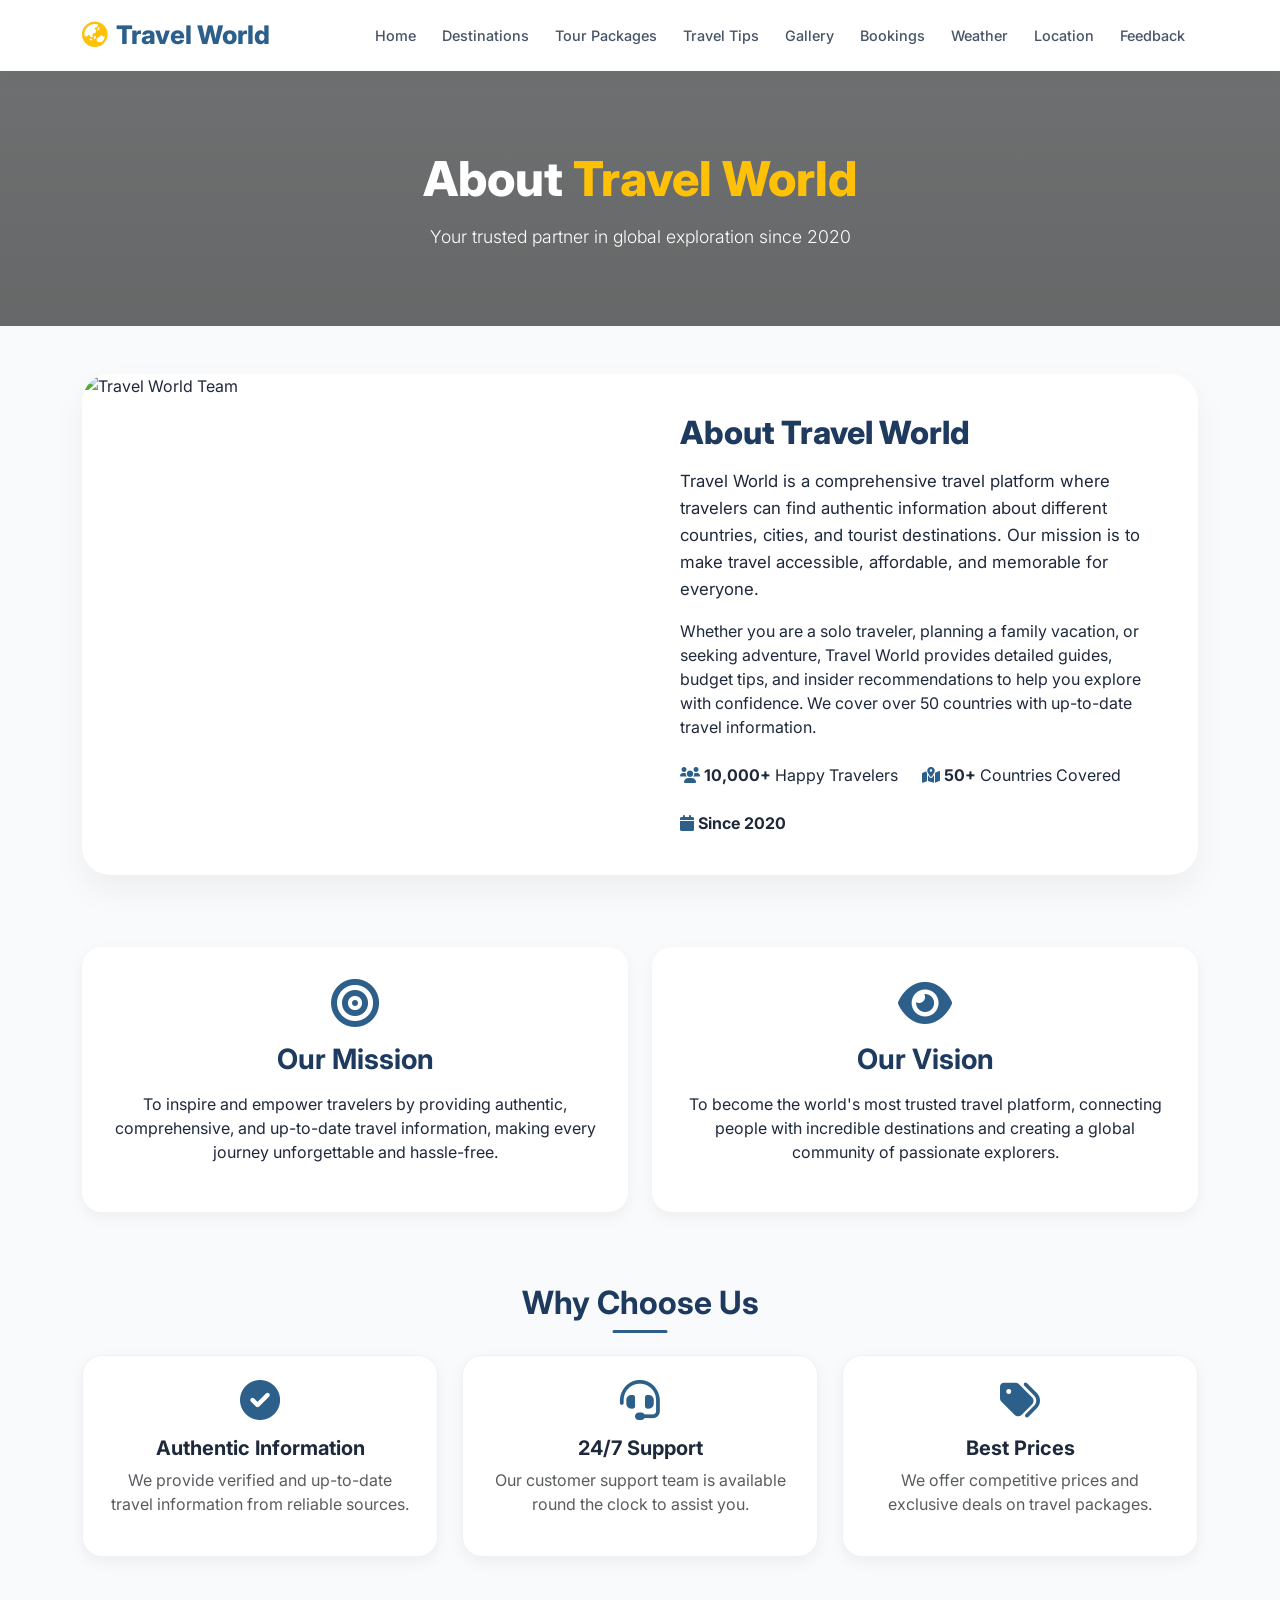
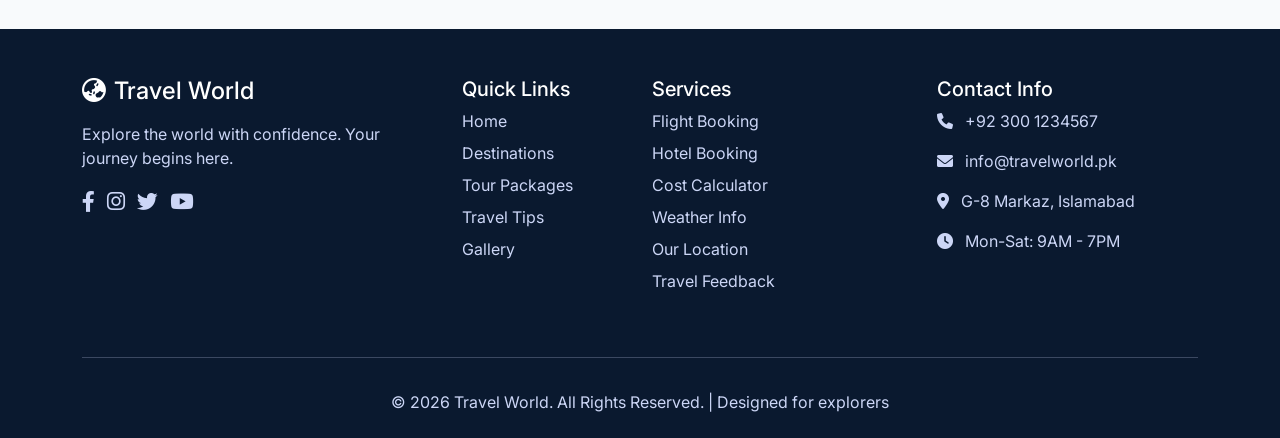
==== index.html @ 138f89c6 "website done" ====
<!DOCTYPE html>
<html lang="en">
<head>
  <meta charset="UTF-8">
  <meta name="viewport" content="width=device-width, initial-scale=1.0">
  <title>Travel World | About Us</title>
  <link rel="icon" type="image/png" href="data:image/svg+xml,%3Csvg xmlns='http://www.w3.org/2000/svg' viewBox='0 0 100 100'%3E%3Ccircle cx='50' cy='50' r='45' fill='%232c5f8a'/%3E%3Cpath fill='%23ffc107' d='M50 20 L65 40 L55 40 L55 65 L45 65 L45 40 L35 40 Z'/%3E%3Ccircle cx='50' cy='70' r='8' fill='%23ffc107'/%3E%3C/svg%3E">
  <link href="https://cdn.jsdelivr.net/npm/bootstrap@5.3.0-alpha1/dist/css/bootstrap.min.css" rel="stylesheet">
  <link rel="stylesheet" href="https://cdnjs.cloudflare.com/ajax/libs/font-awesome/6.0.0-beta3/css/all.min.css">
  <link href="https://fonts.googleapis.com/css2?family=Inter:wght@300;400;500;600;700;800&display=swap" rel="stylesheet">
  <link rel="stylesheet" href="style.css">
</head>
<body>

<nav class="navbar navbar-expand-lg fixed-top">
  <div class="container">
    <a class="navbar-brand" href="index.html"><i class="fas fa-globe-asia me-2"></i>Travel World</a>
    <button class="navbar-toggler" type="button" data-bs-toggle="collapse" data-bs-target="#navbarNav">
      <span class="navbar-toggler-icon"></span>
    </button>
    <div class="collapse navbar-collapse" id="navbarNav">
      <ul class="navbar-nav ms-auto">
        <li class="nav-item"><a class="nav-link" href="index.html">Home</a></li>
        <li class="nav-item"><a class="nav-link" href="destinations.html">Destinations</a></li>
        <li class="nav-item"><a class="nav-link" href="packages.html">Tour Packages</a></li>
        <li class="nav-item"><a class="nav-link" href="tips.html">Travel Tips</a></li>
        <li class="nav-item"><a class="nav-link" href="gallery.html">Gallery</a></li>
        <li class="nav-item"><a class="nav-link" href="bookings.html">Bookings</a></li>
        <li class="nav-item"><a class="nav-link" href="weather.html">Weather</a></li>
        <li class="nav-item"><a class="nav-link" href="location.html">Location</a></li>
        <li class="nav-item"><a class="nav-link" href="feedback.html">Feedback</a></li>
      </ul>
    </div>
  </div>
</nav>

<!-- Hero Section -->
<section class="hero" style="padding: 80px 0 60px;">
  <div class="container">
    <h1>About <span style="color:#ffc107;">Travel World</span></h1>
    <p class="lead mt-3">Your trusted partner in global exploration since 2020</p>
  </div>
</section>

<!-- About Us Section - Left Image Right Text (Same as Home Page) -->
<section class="container py-5">
  <div class="about-section">
    <div class="row g-0">
      <div class="col-lg-6 about-image">
        <img src="images/beautiful-shot-country-estate-with-swan-lake-surrounded-by-green-scenery.jpg" alt="Travel World Team">
      </div>
      <div class="col-lg-6 about-text">
        <h2 style="color:#1e3a5f; font-weight:800;">About Travel World</h2>
        <p class="mt-3" style="font-size:1.05rem; line-height:1.6;">Travel World is a comprehensive travel platform where travelers can find authentic information about different countries, cities, and tourist destinations. Our mission is to make travel accessible, affordable, and memorable for everyone.</p>
        <p>Whether you are a solo traveler, planning a family vacation, or seeking adventure, Travel World provides detailed guides, budget tips, and insider recommendations to help you explore with confidence. We cover over 50 countries with up-to-date travel information.</p>
        <div class="mt-4 d-flex gap-4 flex-wrap">
          <div><i class="fas fa-users" style="color:#2c5f8a;"></i> <strong>10,000+</strong> Happy Travelers</div>
          <div><i class="fas fa-map-marked-alt" style="color:#2c5f8a;"></i> <strong>50+</strong> Countries Covered</div>
          <div><i class="fas fa-calendar" style="color:#2c5f8a;"></i> <strong>Since 2020</strong></div>
        </div>
      </div>
    </div>
  </div>
</section>

<!-- Mission & Vision Section -->
<section class="container py-4">
  <div class="row g-4">
    <div class="col-md-6">
      <div class="mission-vision text-center h-100" style="background: white; border-radius: 20px; padding: 2rem; box-shadow: 0 5px 15px rgba(0,0,0,0.05);">
        <i class="fas fa-bullseye" style="font-size: 3rem; color: #2c5f8a; margin-bottom: 1rem;"></i>
        <h3 style="color:#1e3a5f; font-weight:700;">Our Mission</h3>
        <p class="mt-3">To inspire and empower travelers by providing authentic, comprehensive, and up-to-date travel information, making every journey unforgettable and hassle-free.</p>
      </div>
    </div>
    <div class="col-md-6">
      <div class="mission-vision text-center h-100" style="background: white; border-radius: 20px; padding: 2rem; box-shadow: 0 5px 15px rgba(0,0,0,0.05);">
        <i class="fas fa-eye" style="font-size: 3rem; color: #2c5f8a; margin-bottom: 1rem;"></i>
        <h3 style="color:#1e3a5f; font-weight:700;">Our Vision</h3>
        <p class="mt-3">To become the world's most trusted travel platform, connecting people with incredible destinations and creating a global community of passionate explorers.</p>
      </div>
    </div>
  </div>
</section>

<!-- Why Choose Us Section -->
<section class="container py-5">
  <h2 class="section-title">Why Choose Us</h2>
  <div class="row g-4">
    <div class="col-md-4">
      <div class="tip-card text-center">
        <i class="fas fa-check-circle" style="font-size: 2.5rem; color: #2c5f8a; margin-bottom: 1rem;"></i>
        <h5 class="fw-bold">Authentic Information</h5>
        <p class="text-muted">We provide verified and up-to-date travel information from reliable sources.</p>
      </div>
    </div>
    <div class="col-md-4">
      <div class="tip-card text-center">
        <i class="fas fa-headset" style="font-size: 2.5rem; color: #2c5f8a; margin-bottom: 1rem;"></i>
        <h5 class="fw-bold">24/7 Support</h5>
        <p class="text-muted">Our customer support team is available round the clock to assist you.</p>
      </div>
    </div>
    <div class="col-md-4">
      <div class="tip-card text-center">
        <i class="fas fa-tags" style="font-size: 2.5rem; color: #2c5f8a; margin-bottom: 1rem;"></i>
        <h5 class="fw-bold">Best Prices</h5>
        <p class="text-muted">We offer competitive prices and exclusive deals on travel packages.</p>
      </div>
    </div>
  </div>
</section>

<!-- Footer -->
<footer class="pt-5 pb-4 mt-4">
  <div class="container">
    <div class="row">
      <div class="col-lg-4 mb-4">
        <h4 class="text-white mb-3"><i class="fas fa-globe-asia me-2"></i>Travel World</h4>
        <p>Explore the world with confidence. Your journey begins here.</p>
        <div class="mt-3">
          <a href="#" class="social-icon me-2"><i class="fab fa-facebook-f"></i></a>
          <a href="#" class="social-icon me-2"><i class="fab fa-instagram"></i></a>
          <a href="#" class="social-icon me-2"><i class="fab fa-twitter"></i></a>
          <a href="#" class="social-icon me-2"><i class="fab fa-youtube"></i></a>
        </div>
      </div>
      <div class="col-lg-2 mb-4">
        <h5 class="text-white">Quick Links</h5>
        <ul class="list-unstyled">
          <li><a href="index.html" class="footer-link">Home</a></li>
          <li><a href="destinations.html" class="footer-link">Destinations</a></li>
          <li><a href="packages.html" class="footer-link">Tour Packages</a></li>
          <li><a href="tips.html" class="footer-link">Travel Tips</a></li>
          <li><a href="gallery.html" class="footer-link">Gallery</a></li>
        </ul>
      </div>
      <div class="col-lg-3 mb-4">
        <h5 class="text-white">Services</h5>
        <ul class="list-unstyled">
          <li><a href="bookings.html" class="footer-link">Flight Booking</a></li>
          <li><a href="bookings.html" class="footer-link">Hotel Booking</a></li>
          <li><a href="bookings.html" class="footer-link">Cost Calculator</a></li>
          <li><a href="weather.html" class="footer-link">Weather Info</a></li>
          <li><a href="location.html" class="footer-link">Our Location</a></li>
          <li><a href="feedback.html" class="footer-link">Travel Feedback</a></li>
        </ul>
      </div>
      <div class="col-lg-3 mb-4">
        <h5 class="text-white">Contact Info</h5>
        <p><i class="fas fa-phone me-2"></i> +92 300 1234567</p>
        <p><i class="fas fa-envelope me-2"></i> info@travelworld.pk</p>
        <p><i class="fas fa-map-marker-alt me-2"></i> G-8 Markaz, Islamabad</p>
        <p><i class="fas fa-clock me-2"></i> Mon-Sat: 9AM - 7PM</p>
      </div>
    </div>
    <hr class="bg-secondary">
    <div class="text-center pt-3">
      <p class="mb-0">© 2026 Travel World. All Rights Reserved. | Designed for explorers</p>
    </div>
  </div>
</footer>

<script src="https://cdn.jsdelivr.net/npm/bootstrap@5.3.0-alpha1/dist/js/bootstrap.bundle.min.js"></script>
<script src="script.js"></script>
</body>
</html>
---- style.css ----
* {
  margin: 0;
  padding: 0;
  box-sizing: border-box;
}

body {
  font-family: 'Inter', sans-serif;
  background: #f8fafc;
  color: #1e293b;
  scroll-behavior: smooth;
}

/* Navbar */
.navbar {
  background: rgba(255, 255, 255, 0.98);
  backdrop-filter: blur(8px);
  box-shadow: 0 2px 20px rgba(0, 0, 0, 0.05);
  padding: 0.7rem 0;
}

.navbar-brand {
  font-weight: 800;
  font-size: 1.6rem;
  color: #2c5f8a !important;
}

.navbar-brand i {
  color: #ffc107;
}

.nav-link {
  color: #475569 !important;
  font-weight: 500;
  margin: 0 5px;
  transition: 0.2s;
  font-size: 0.9rem;
}

.nav-link:hover {
  color: #2c5f8a !important;
}

/* Hero Section */
.hero {
  background: linear-gradient(rgba(0, 0, 0, 0.55), rgba(0, 0, 0, 0.65)), url('https://images.pexels.com/photos/1285625/pexels-photo-1285625.jpeg?auto=compress&cs=tinysrgb&w=1600');
  background-size: cover;
  background-position: center;
  background-attachment: fixed;
  padding: 100px 0 80px;
  margin-top: 70px;
  color: white;
  text-align: center;
}

.hero h1 {
  font-size: 3rem;
  font-weight: 800;
}

.hero p {
  font-size: 1.1rem;
}

.btn-explore {
  background: #ffc107;
  border: none;
  padding: 12px 32px;
  font-weight: 600;
  border-radius: 40px;
  color: #1e3a5f;
  transition: 0.3s;
}

.btn-explore:hover {
  transform: translateY(-2px);
  background: #ffcd38;
}

/* Section Titles - Centered */
.section-title {
  font-weight: 700;
  font-size: 2rem;
  text-align: center;
  margin-bottom: 2rem;
  color: #1e3a5f;
  position: relative;
}

.section-title:after {
  content: '';
  position: absolute;
  bottom: -10px;
  left: 50%;
  transform: translateX(-50%);
  width: 55px;
  height: 3px;
  background: #2c5f8a;
  border-radius: 3px;
}

/* About Section */
.about-section {
  background: white;
  border-radius: 28px;
  overflow: hidden;
  box-shadow: 0 15px 35px rgba(0, 0, 0, 0.05);
}

.about-image img {
  width: 100%;
  height: 100%;
  object-fit: cover;
  min-height: 350px;
}

.about-text {
  padding: 2.5rem;
}

/* Destination Cards */
.destination-card {
  position: relative;
  border: none;
  border-radius: 20px;
  overflow: hidden;
  cursor: pointer;
  height: 320px;
  background-size: cover;
  background-position: center;
}

.destination-card::before {
  content: '';
  position: absolute;
  top: 0;
  left: 0;
  width: 100%;
  height: 100%;
  background: linear-gradient(135deg, rgba(0, 0, 0, 0.5), rgba(0, 0, 0, 0.7));
  transition: 0.3s;
  z-index: 1;
}

.destination-card:hover::before {
  background: linear-gradient(135deg, rgba(44, 95, 138, 0.85), rgba(30, 58, 95, 0.9));
}

.destination-card .card-content {
  position: relative;
  z-index: 2;
  color: white;
  height: 100%;
  display: flex;
  flex-direction: column;
  justify-content: flex-end;
  padding: 1.5rem;
}

.destination-card h5 {
  font-size: 1.5rem;
  font-weight: 700;
  margin-bottom: 0.5rem;
}

.destination-card p {
  font-size: 0.85rem;
  opacity: 0.9;
}

/* Cards */
.package-card,
.tip-card,
.booking-card,
.calculator-card,
.weather-card,
.location-card {
  background: white;
  border-radius: 20px;
  padding: 1.5rem;
  box-shadow: 0 5px 15px rgba(0, 0, 0, 0.05);
  height: 100%;
  border: 1px solid #eef2f6;
  transition: 0.3s;
}

.package-card:hover,
.tip-card:hover {
  transform: translateY(-5px);
}

/* Forms */
.form-control,
.form-select {
  border-radius: 12px;
  padding: 12px 16px;
  border: 1px solid #e2e8f0;
}

.form-control:focus,
.form-select:focus {
  border-color: #2c5f8a;
  box-shadow: 0 0 0 0.2rem rgba(44, 95, 138, 0.25);
}

.btn-primary-custom {
  background: #2c5f8a;
  border: none;
  padding: 12px 24px;
  font-weight: 600;
  border-radius: 40px;
  color: white;
  transition: 0.3s;
}

.btn-primary-custom:hover {
  background: #1e4668;
  transform: translateY(-2px);
}

/* Error Messages */
.error-msg {
  font-size: 0.75rem;
  color: #dc2626;
  margin-top: 5px;
}

/* Gallery */
.gallery-img {
  border-radius: 18px;
  height: 220px;
  object-fit: cover;
  width: 100%;
  cursor: pointer;
  transition: 0.3s;
}

.gallery-img:hover {
  transform: scale(1.02);
  box-shadow: 0 12px 24px rgba(0, 0, 0, 0.15);
}

/* Footer */
footer {
  background: #0a192f;
  color: #ccd6f6;
}

.footer-link {
  color: #ccd6f6;
  text-decoration: none;
  transition: 0.2s;
  display: inline-block;
  margin-bottom: 8px;
}

.footer-link:hover {
  color: #ffc107;
  transform: translateX(5px);
}

.social-icon {
  color: #ccd6f6;
  transition: 0.2s;
  margin-right: 15px;
  font-size: 1.3rem;
  display: inline-block;
}

.social-icon:hover {
  color: #ffc107;
  transform: translateY(-3px);
}

/* Modal Styles */
.modal-content {
  border-radius: 28px;
  border: none;
}

.modal-header {
  border-bottom: none;
  padding-bottom: 0;
}

/* Responsive */
@media (max-width: 768px) {
  .hero h1 {
    font-size: 2rem;
  }

  .hero {
    padding: 70px 0;
  }

  .about-text {
    padding: 1.5rem;
  }

  .destination-card {
    height: 250px;
  }

  .section-title {
    font-size: 1.6rem;
  }

  .navbar-nav {
    text-align: center;
    padding: 0.5rem 0;
  }
}

@media (max-width: 576px) {
  .package-card img {
    height: 150px !important;
  }

  .hero h1 {
    font-size: 1.6rem;
  }
}
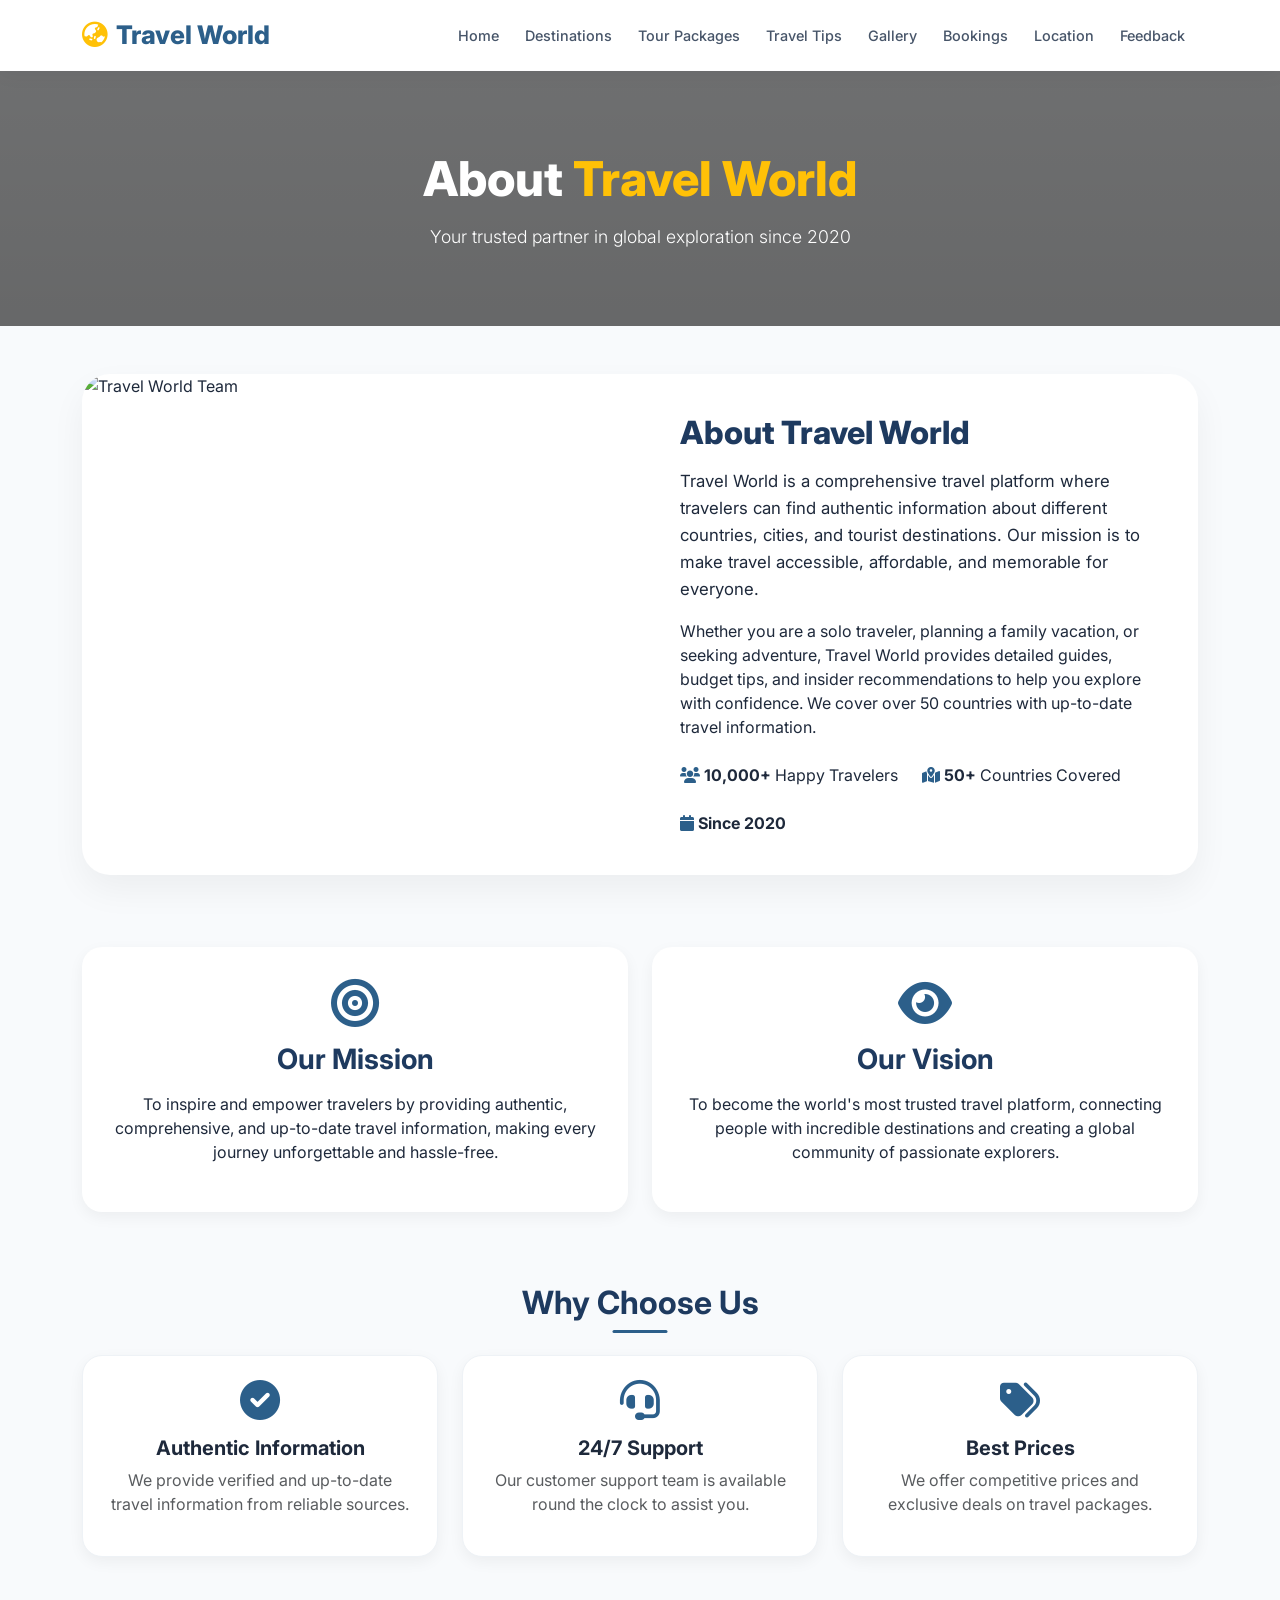
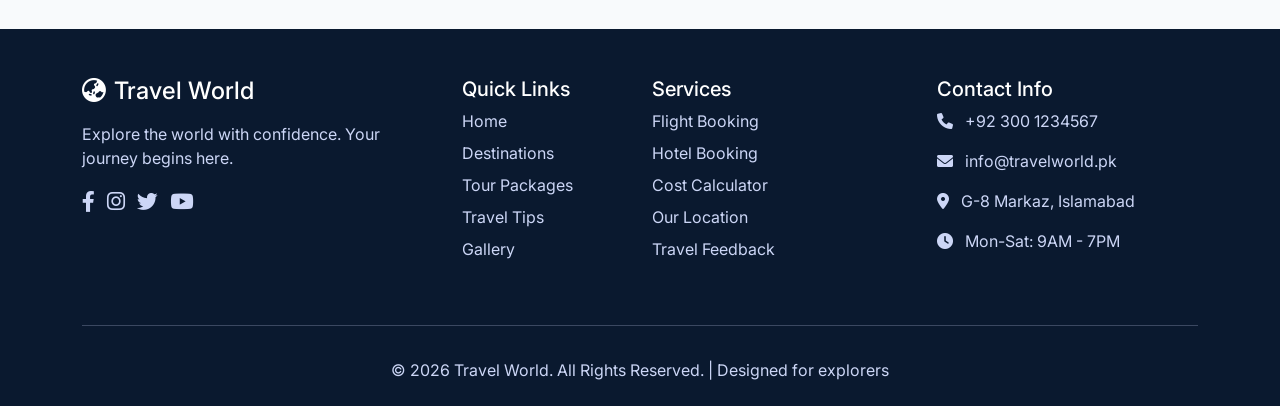
==== commit d6d6c3f7: "ewbsite done" ====
--- a/index.html
+++ b/index.html
@@ -26,7 +26,6 @@
         <li class="nav-item"><a class="nav-link" href="tips.html">Travel Tips</a></li>
         <li class="nav-item"><a class="nav-link" href="gallery.html">Gallery</a></li>
         <li class="nav-item"><a class="nav-link" href="bookings.html">Bookings</a></li>
-        <li class="nav-item"><a class="nav-link" href="weather.html">Weather</a></li>
         <li class="nav-item"><a class="nav-link" href="location.html">Location</a></li>
         <li class="nav-item"><a class="nav-link" href="feedback.html">Feedback</a></li>
       </ul>
@@ -141,7 +140,6 @@
           <li><a href="bookings.html" class="footer-link">Flight Booking</a></li>
           <li><a href="bookings.html" class="footer-link">Hotel Booking</a></li>
           <li><a href="bookings.html" class="footer-link">Cost Calculator</a></li>
-          <li><a href="weather.html" class="footer-link">Weather Info</a></li>
           <li><a href="location.html" class="footer-link">Our Location</a></li>
           <li><a href="feedback.html" class="footer-link">Travel Feedback</a></li>
         </ul>
--- a/style.css
+++ b/style.css
@@ -173,7 +173,6 @@
 .tip-card,
 .booking-card,
 .calculator-card,
-.weather-card,
 .location-card {
   background: white;
   border-radius: 20px;
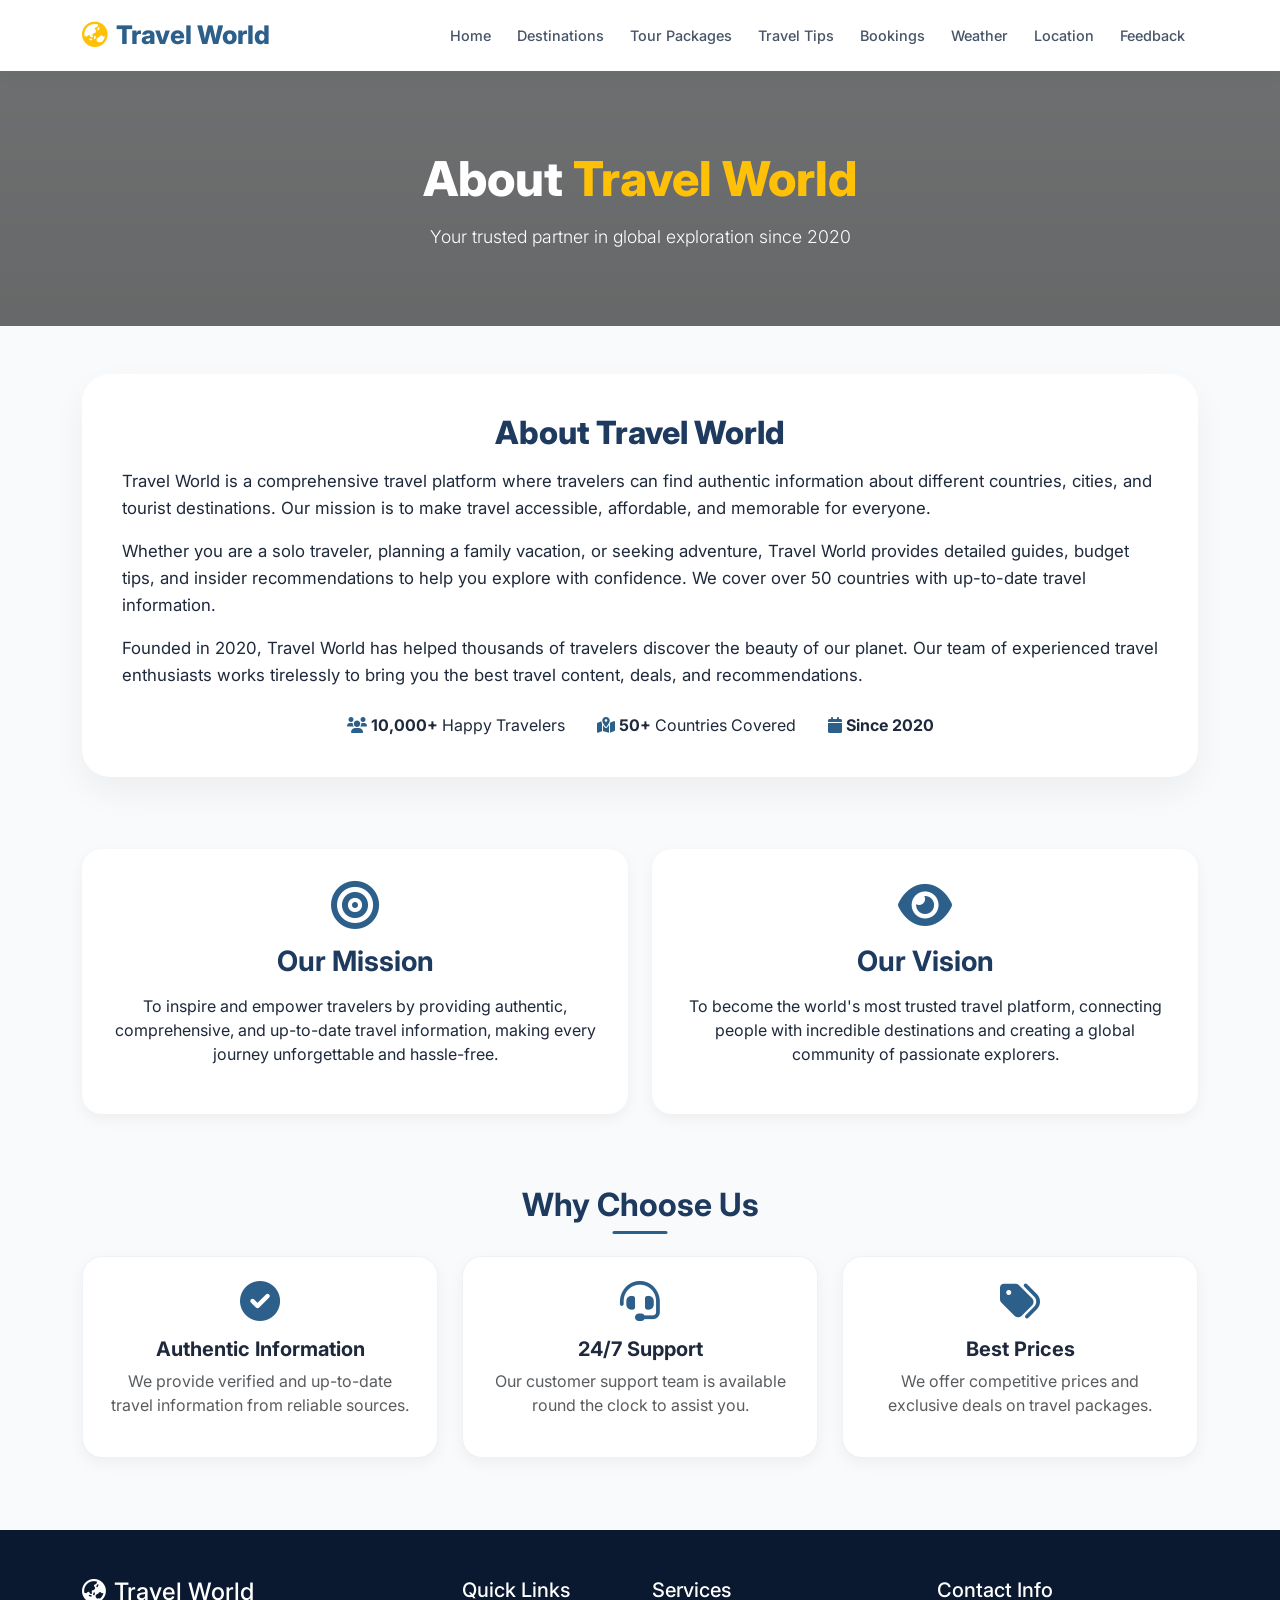
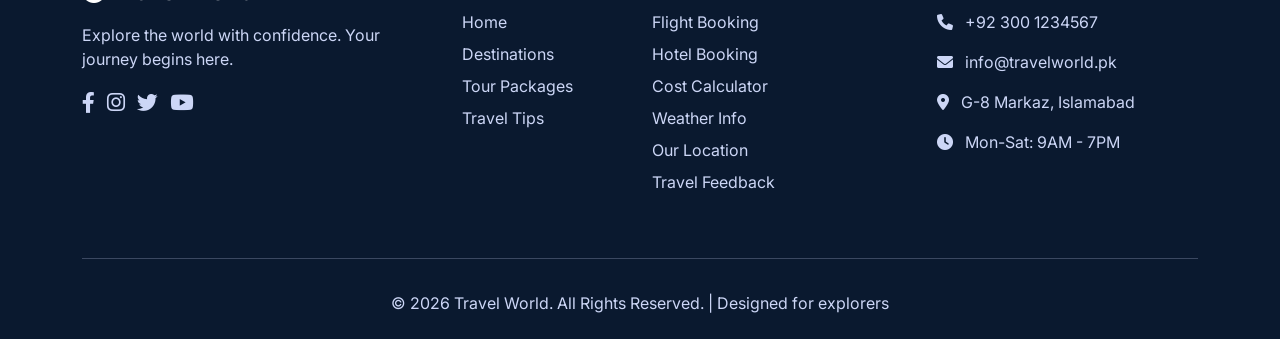
==== commit ccfa4ecb: "remove image" ====
--- a/index.html
+++ b/index.html
@@ -9,6 +9,9 @@
   <link rel="stylesheet" href="https://cdnjs.cloudflare.com/ajax/libs/font-awesome/6.0.0-beta3/css/all.min.css">
   <link href="https://fonts.googleapis.com/css2?family=Inter:wght@300;400;500;600;700;800&display=swap" rel="stylesheet">
   <link rel="stylesheet" href="style.css">
+  <style>
+    
+  </style>
 </head>
 <body>
 
@@ -24,8 +27,8 @@
         <li class="nav-item"><a class="nav-link" href="destinations.html">Destinations</a></li>
         <li class="nav-item"><a class="nav-link" href="packages.html">Tour Packages</a></li>
         <li class="nav-item"><a class="nav-link" href="tips.html">Travel Tips</a></li>
-        <li class="nav-item"><a class="nav-link" href="gallery.html">Gallery</a></li>
         <li class="nav-item"><a class="nav-link" href="bookings.html">Bookings</a></li>
+        <li class="nav-item"><a class="nav-link" href="weather.html">Weather</a></li>
         <li class="nav-item"><a class="nav-link" href="location.html">Location</a></li>
         <li class="nav-item"><a class="nav-link" href="feedback.html">Feedback</a></li>
       </ul>
@@ -41,23 +44,17 @@
   </div>
 </section>
 
-<!-- About Us Section - Left Image Right Text (Same as Home Page) -->
+<!-- About Us Section - Only Text (No Image) -->
 <section class="container py-5">
-  <div class="about-section">
-    <div class="row g-0">
-      <div class="col-lg-6 about-image">
-        <img src="images/beautiful-shot-country-estate-with-swan-lake-surrounded-by-green-scenery.jpg" alt="Travel World Team">
-      </div>
-      <div class="col-lg-6 about-text">
-        <h2 style="color:#1e3a5f; font-weight:800;">About Travel World</h2>
-        <p class="mt-3" style="font-size:1.05rem; line-height:1.6;">Travel World is a comprehensive travel platform where travelers can find authentic information about different countries, cities, and tourist destinations. Our mission is to make travel accessible, affordable, and memorable for everyone.</p>
-        <p>Whether you are a solo traveler, planning a family vacation, or seeking adventure, Travel World provides detailed guides, budget tips, and insider recommendations to help you explore with confidence. We cover over 50 countries with up-to-date travel information.</p>
-        <div class="mt-4 d-flex gap-4 flex-wrap">
-          <div><i class="fas fa-users" style="color:#2c5f8a;"></i> <strong>10,000+</strong> Happy Travelers</div>
-          <div><i class="fas fa-map-marked-alt" style="color:#2c5f8a;"></i> <strong>50+</strong> Countries Covered</div>
-          <div><i class="fas fa-calendar" style="color:#2c5f8a;"></i> <strong>Since 2020</strong></div>
-        </div>
-      </div>
+  <div class="about-text-full">
+    <h2>About Travel World</h2>
+    <p class="mt-3">Travel World is a comprehensive travel platform where travelers can find authentic information about different countries, cities, and tourist destinations. Our mission is to make travel accessible, affordable, and memorable for everyone.</p>
+    <p>Whether you are a solo traveler, planning a family vacation, or seeking adventure, Travel World provides detailed guides, budget tips, and insider recommendations to help you explore with confidence. We cover over 50 countries with up-to-date travel information.</p>
+    <p>Founded in 2020, Travel World has helped thousands of travelers discover the beauty of our planet. Our team of experienced travel enthusiasts works tirelessly to bring you the best travel content, deals, and recommendations.</p>
+    <div class="stats">
+      <div><i class="fas fa-users" style="color:#2c5f8a;"></i> <strong>10,000+</strong> Happy Travelers</div>
+      <div><i class="fas fa-map-marked-alt" style="color:#2c5f8a;"></i> <strong>50+</strong> Countries Covered</div>
+      <div><i class="fas fa-calendar" style="color:#2c5f8a;"></i> <strong>Since 2020</strong></div>
     </div>
   </div>
 </section>
@@ -131,8 +128,6 @@
           <li><a href="destinations.html" class="footer-link">Destinations</a></li>
           <li><a href="packages.html" class="footer-link">Tour Packages</a></li>
           <li><a href="tips.html" class="footer-link">Travel Tips</a></li>
-          <li><a href="gallery.html" class="footer-link">Gallery</a></li>
-        </ul>
       </div>
       <div class="col-lg-3 mb-4">
         <h5 class="text-white">Services</h5>
@@ -140,6 +135,7 @@
           <li><a href="bookings.html" class="footer-link">Flight Booking</a></li>
           <li><a href="bookings.html" class="footer-link">Hotel Booking</a></li>
           <li><a href="bookings.html" class="footer-link">Cost Calculator</a></li>
+          <li><a href="weather.html" class="footer-link">Weather Info</a></li>
           <li><a href="location.html" class="footer-link">Our Location</a></li>
           <li><a href="feedback.html" class="footer-link">Travel Feedback</a></li>
         </ul>
--- a/style.css
+++ b/style.css
@@ -99,13 +99,7 @@
   border-radius: 3px;
 }
 
-/* About Section */
-.about-section {
-  background: white;
-  border-radius: 28px;
-  overflow: hidden;
-  box-shadow: 0 15px 35px rgba(0, 0, 0, 0.05);
-}
+
 
 .about-image img {
   width: 100%;
@@ -117,6 +111,38 @@
 .about-text {
   padding: 2.5rem;
 }
+
+/* About page specific - full width text */
+    .about-text-full {
+      padding: 2.5rem;
+      background: white;
+      border-radius: 28px;
+      box-shadow: 0 15px 35px rgba(0,0,0,0.05);
+    }
+    .about-text-full h2 {
+      color: #1e3a5f;
+      font-weight: 800;
+      text-align: center;
+    }
+    .about-text-full p {
+      font-size: 1.05rem;
+      line-height: 1.6;
+    }
+    .about-text-full .stats {
+      display: flex;
+      justify-content: center;
+      gap: 2rem;
+      flex-wrap: wrap;
+      margin-top: 1.5rem;
+    }
+    @media (max-width: 768px) {
+      .about-text-full {
+        padding: 1.5rem;
+      }
+      .about-text-full .stats {
+        gap: 1rem;
+      }
+    }
 
 /* Destination Cards */
 .destination-card {
@@ -224,20 +250,6 @@
   margin-top: 5px;
 }
 
-/* Gallery */
-.gallery-img {
-  border-radius: 18px;
-  height: 220px;
-  object-fit: cover;
-  width: 100%;
-  cursor: pointer;
-  transition: 0.3s;
-}
-
-.gallery-img:hover {
-  transform: scale(1.02);
-  box-shadow: 0 12px 24px rgba(0, 0, 0, 0.15);
-}
 
 /* Footer */
 footer {
